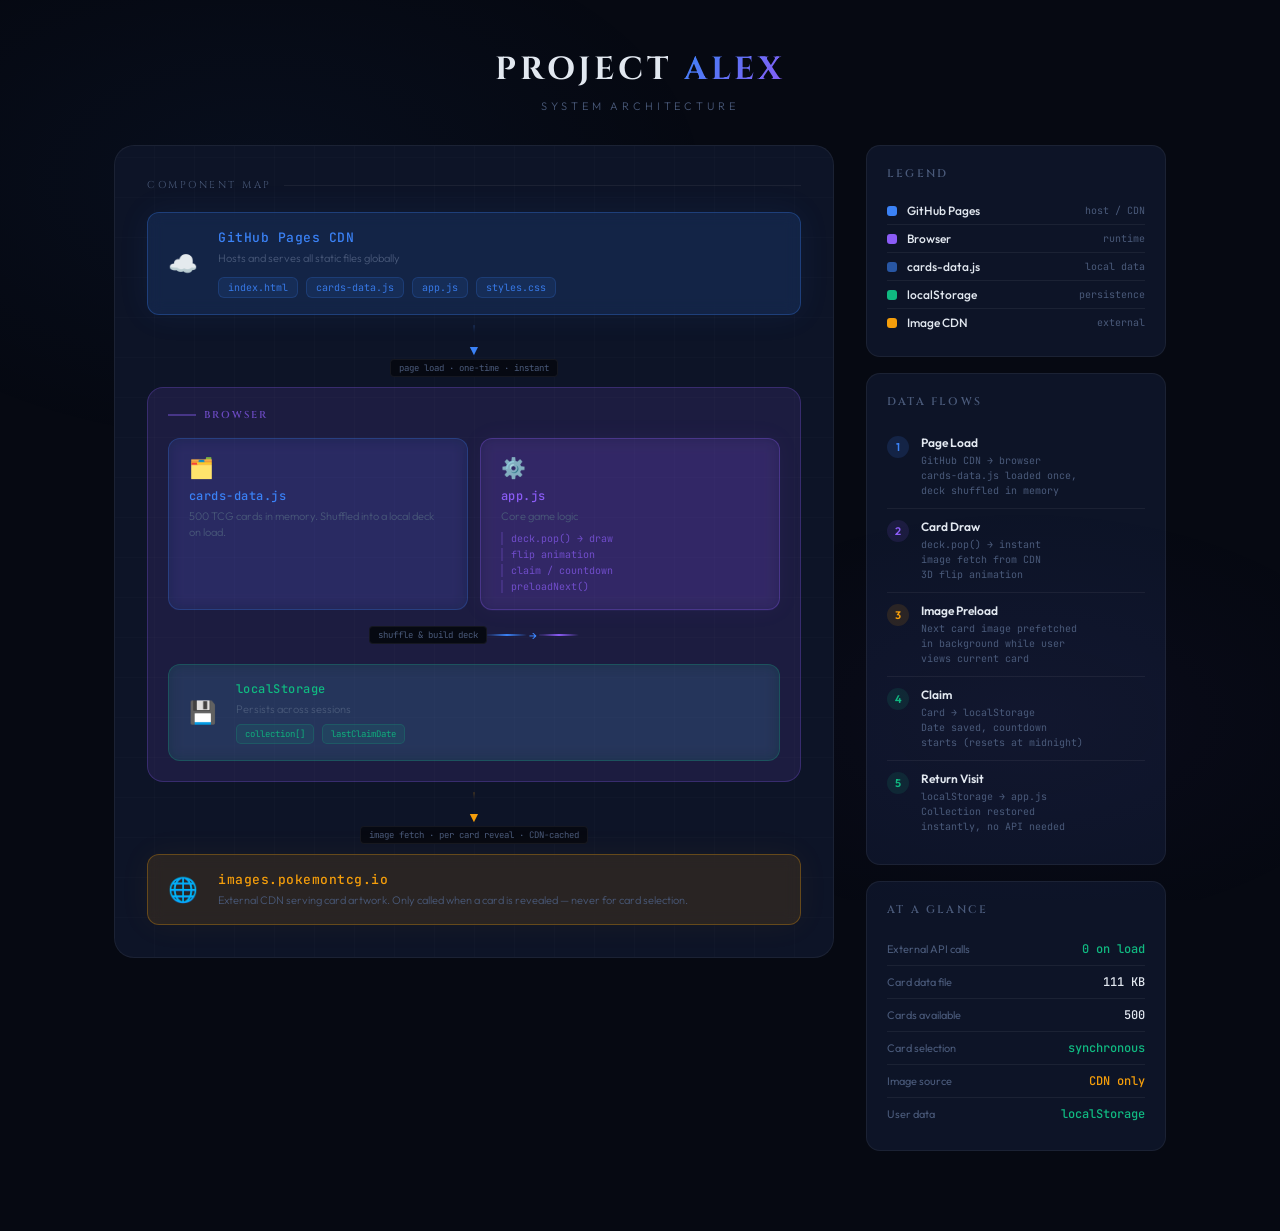
==== architecture.html @ f752c903 "Add architecture diagram page" ====
<!DOCTYPE html>
<html lang="en">
<head>
<meta charset="UTF-8">
<meta name="viewport" content="width=device-width, initial-scale=1.0">
<title>Project Alex — Architecture</title>
<link rel="preconnect" href="https://fonts.googleapis.com">
<link rel="preconnect" href="https://fonts.gstatic.com" crossorigin>
<link href="https://fonts.googleapis.com/css2?family=Cinzel:wght@400;600;700&family=Outfit:wght@300;400;500;600&family=JetBrains+Mono:wght@400;500&display=swap" rel="stylesheet">
<style>
:root {
  --bg:        #060912;
  --bg2:       #0d1427;
  --bg3:       #111e36;
  --blue:      #3b82f6;
  --blue-dim:  rgba(59,130,246,0.15);
  --purple:    #8b5cf6;
  --purple-dim:rgba(139,92,246,0.12);
  --orange:    #f59e0b;
  --orange-dim:rgba(245,158,11,0.12);
  --green:     #10b981;
  --green-dim: rgba(16,185,129,0.12);
  --text:      #e2e8f0;
  --muted:     #4a5a7a;
  --border:    rgba(255,255,255,0.06);
}

*,*::before,*::after { box-sizing:border-box; margin:0; padding:0; }

body {
  font-family: 'Outfit', sans-serif;
  background: var(--bg);
  color: var(--text);
  min-height: 100vh;
  overflow-x: hidden;
}

/* Cosmic bg */
body::before {
  content:'';
  position:fixed; inset:0;
  background:
    radial-gradient(ellipse 60% 50% at 20% 20%, rgba(59,130,246,0.05) 0%, transparent 60%),
    radial-gradient(ellipse 50% 40% at 80% 80%, rgba(139,92,246,0.04) 0%, transparent 60%);
  pointer-events:none;
}

/* ── HEADER ── */
header {
  text-align:center;
  padding: 48px 24px 32px;
  position:relative;
}

.logo {
  font-family:'Cinzel', serif;
  font-size: clamp(20px, 4vw, 32px);
  font-weight:700;
  letter-spacing:0.12em;
  text-transform:uppercase;
  margin-bottom:8px;
}

.logo span {
  background: linear-gradient(130deg, var(--blue), var(--purple));
  -webkit-background-clip:text;
  -webkit-text-fill-color:transparent;
  background-clip:text;
}

.subtitle {
  font-size:11px;
  font-weight:300;
  letter-spacing:0.35em;
  text-transform:uppercase;
  color:var(--muted);
}

/* ── MAIN LAYOUT ── */
.page {
  max-width:1100px;
  margin:0 auto;
  padding: 0 24px 80px;
  display:grid;
  grid-template-columns: 1fr 300px;
  gap: 32px;
  align-items:start;
}

/* ── DIAGRAM ── */
.diagram {
  position:relative;
  background: var(--bg2);
  border: 1px solid var(--border);
  border-radius: 20px;
  padding: 32px;
  overflow:hidden;
}

.diagram::before {
  content:'';
  position:absolute; inset:0;
  background: repeating-linear-gradient(
    90deg, transparent, transparent 39px,
    rgba(255,255,255,0.015) 39px, rgba(255,255,255,0.015) 40px
  ),
  repeating-linear-gradient(
    0deg, transparent, transparent 39px,
    rgba(255,255,255,0.015) 39px, rgba(255,255,255,0.015) 40px
  );
  border-radius:20px;
  pointer-events:none;
}

/* ── NODES ── */
.node {
  position:relative;
  border-radius:12px;
  padding:16px 20px;
  border:1px solid;
  backdrop-filter:blur(8px);
}

.node-label {
  font-family:'JetBrains Mono', monospace;
  font-size:12px;
  font-weight:500;
  letter-spacing:0.04em;
  margin-bottom:4px;
}

.node-desc {
  font-size:11px;
  color:var(--muted);
  line-height:1.5;
  font-weight:300;
}

.node-icon {
  font-size:20px;
  margin-bottom:8px;
  display:block;
}

/* GitHub Pages */
.node-github {
  background: var(--blue-dim);
  border-color: rgba(59,130,246,0.3);
  box-shadow: 0 0 32px rgba(59,130,246,0.08);
  margin-bottom: 8px;
  display:flex;
  align-items:center;
  gap:20px;
}

.node-github .node-icon { margin-bottom:0; font-size:24px; }

.node-github-content { flex:1; }

.node-github .node-label { color: var(--blue); font-size:13px; }

.github-files {
  display:flex;
  gap:8px;
  margin-top:10px;
  flex-wrap:wrap;
}

.file-chip {
  font-family:'JetBrains Mono', monospace;
  font-size:10px;
  padding:3px 9px;
  border-radius:6px;
  background: rgba(59,130,246,0.1);
  border:1px solid rgba(59,130,246,0.2);
  color: rgba(59,130,246,0.9);
}

/* Browser box */
.browser-box {
  background: var(--purple-dim);
  border: 1px solid rgba(139,92,246,0.25);
  border-radius:16px;
  padding:20px;
  margin: 8px 0;
  position:relative;
}

.browser-label {
  font-family:'Cinzel', serif;
  font-size:10px;
  font-weight:600;
  letter-spacing:0.2em;
  text-transform:uppercase;
  color: rgba(139,92,246,0.7);
  margin-bottom:16px;
  display:flex;
  align-items:center;
  gap:8px;
}

.browser-label::before {
  content:'';
  display:inline-block;
  width:28px; height:2px;
  background: rgba(139,92,246,0.4);
}

.browser-inner {
  display:grid;
  grid-template-columns:1fr 1fr;
  gap:12px;
}

/* cards-data.js node */
.node-cards {
  background: rgba(59,130,246,0.08);
  border-color: rgba(59,130,246,0.25);
}
.node-cards .node-label { color: var(--blue); }

/* app.js node */
.node-app {
  background: rgba(139,92,246,0.1);
  border-color: rgba(139,92,246,0.3);
  box-shadow: 0 0 24px rgba(139,92,246,0.06);
}
.node-app .node-label { color: var(--purple); }

.app-features {
  margin-top:8px;
  display:flex;
  flex-direction:column;
  gap:3px;
}

.feature-line {
  font-size:10px;
  color: rgba(139,92,246,0.7);
  font-family:'JetBrains Mono', monospace;
  padding-left:8px;
  border-left:2px solid rgba(139,92,246,0.2);
}

/* localStorage node */
.node-storage {
  background: var(--green-dim);
  border-color: rgba(16,185,129,0.25);
  grid-column: 1 / -1;
  display:flex;
  gap:20px;
  align-items:center;
}
.node-storage .node-label { color: var(--green); }
.node-storage .node-icon { margin-bottom:0; font-size:22px; }

.storage-keys {
  display:flex;
  gap:8px;
  flex-wrap:wrap;
  margin-top:0;
}

.storage-key {
  font-family:'JetBrains Mono', monospace;
  font-size:9px;
  padding:3px 8px;
  border-radius:5px;
  background: rgba(16,185,129,0.1);
  border:1px solid rgba(16,185,129,0.2);
  color: rgba(16,185,129,0.9);
}

/* CDN node */
.node-cdn {
  background: var(--orange-dim);
  border-color: rgba(245,158,11,0.3);
  box-shadow: 0 0 32px rgba(245,158,11,0.06);
  margin-top:8px;
  display:flex;
  align-items:center;
  gap:20px;
}
.node-cdn .node-label { color: var(--orange); font-size:13px; }
.node-cdn .node-icon { margin-bottom:0; font-size:24px; }

/* ── SVG CONNECTIONS ── */
.connections-svg {
  position:absolute;
  inset:0;
  width:100%;
  height:100%;
  pointer-events:none;
  overflow:visible;
}

/* ── ARROW LABELS ── */
.arrow-row {
  display:flex;
  align-items:center;
  justify-content:center;
  gap:12px;
  padding: 4px 0;
  position:relative;
}

.arrow-line {
  height:1px;
  flex:1;
  max-width:60px;
  position:relative;
  overflow:visible;
}

.arrow-label {
  font-size:10px;
  color:var(--muted);
  letter-spacing:0.06em;
  font-family:'JetBrains Mono', monospace;
  text-align:center;
  padding:3px 10px;
  border-radius:6px;
  background:var(--bg2);
  border:1px solid var(--border);
  white-space:nowrap;
}

/* ── ANIMATED FLOW INDICATORS ── */
.flow-row {
  display:flex;
  justify-content:center;
  align-items:center;
  gap:0;
  padding:6px 0;
}

.flow-track {
  position:relative;
  height:24px;
  display:flex;
  align-items:center;
}

.flow-pipe {
  width:80px;
  height:2px;
  background: linear-gradient(90deg, transparent, currentColor, transparent);
  position:relative;
  overflow:hidden;
  border-radius:2px;
}

.flow-pipe::after {
  content:'';
  position:absolute;
  top:50%;
  left:-20px;
  width:20px;
  height:4px;
  margin-top:-2px;
  border-radius:2px;
  background:currentColor;
  animation: flow-particle 1.8s linear infinite;
  box-shadow: 0 0 8px currentColor;
}

@keyframes flow-particle {
  0%  { left:-20px; opacity:0; }
  10% { opacity:1; }
  90% { opacity:1; }
  100%{ left:100%; opacity:0; }
}

/* ── SIDE PANEL ── */
.panel {
  display:flex;
  flex-direction:column;
  gap:16px;
}

.panel-section {
  background:var(--bg2);
  border:1px solid var(--border);
  border-radius:14px;
  padding:20px;
}

.panel-title {
  font-family:'Cinzel', serif;
  font-size:11px;
  font-weight:600;
  letter-spacing:0.2em;
  text-transform:uppercase;
  color:var(--muted);
  margin-bottom:16px;
}

/* Legend */
.legend-item {
  display:flex;
  align-items:center;
  gap:10px;
  padding:6px 0;
  border-bottom:1px solid var(--border);
}
.legend-item:last-child { border-bottom:none; }

.legend-dot {
  width:10px;
  height:10px;
  border-radius:3px;
  flex-shrink:0;
}

.legend-name {
  font-size:12px;
  font-weight:500;
}

.legend-role {
  font-size:10px;
  color:var(--muted);
  margin-left:auto;
  font-family:'JetBrains Mono', monospace;
  text-align:right;
}

/* Flow steps */
.step {
  display:flex;
  gap:12px;
  padding:10px 0;
  border-bottom:1px solid var(--border);
  animation: step-in 0.4s ease forwards;
  opacity:0;
}
.step:last-child { border-bottom:none; }

.step:nth-child(1) { animation-delay:0.2s; }
.step:nth-child(2) { animation-delay:0.4s; }
.step:nth-child(3) { animation-delay:0.6s; }
.step:nth-child(4) { animation-delay:0.8s; }
.step:nth-child(5) { animation-delay:1.0s; }

@keyframes step-in {
  from { opacity:0; transform:translateX(8px); }
  to   { opacity:1; transform:translateX(0); }
}

.step-num {
  width:22px;
  height:22px;
  border-radius:50%;
  display:flex;
  align-items:center;
  justify-content:center;
  font-size:11px;
  font-weight:600;
  flex-shrink:0;
  margin-top:1px;
}

.step-body {}

.step-title {
  font-size:12px;
  font-weight:600;
  margin-bottom:3px;
}

.step-detail {
  font-size:10px;
  color:var(--muted);
  line-height:1.5;
  font-family:'JetBrains Mono', monospace;
}

/* Stats */
.stat-row {
  display:flex;
  justify-content:space-between;
  align-items:baseline;
  padding:8px 0;
  border-bottom:1px solid var(--border);
}
.stat-row:last-child { border-bottom:none; }

.stat-label {
  font-size:11px;
  color:var(--muted);
}

.stat-value {
  font-family:'JetBrains Mono', monospace;
  font-size:12px;
  font-weight:500;
}

/* ── CONNECTOR ARROWS between diagram sections ── */
.connector {
  display:flex;
  flex-direction:column;
  align-items:center;
  padding:2px 0;
  gap:2px;
  position:relative;
}

.connector-line {
  width:2px;
  height:20px;
  border-radius:2px;
  position:relative;
  overflow:hidden;
}

.connector-line::after {
  content:'';
  position:absolute;
  top:-8px;
  left:50%;
  transform:translateX(-50%);
  width:6px;
  height:8px;
  border-radius:3px;
  background:currentColor;
  box-shadow: 0 0 8px currentColor;
  animation: drip 1.6s ease-in-out infinite;
}

@keyframes drip {
  0%   { top:-8px; opacity:0; }
  20%  { opacity:1; }
  80%  { opacity:1; }
  100% { top:20px; opacity:0; }
}

.connector-arrow {
  font-size:14px;
  line-height:1;
  margin-top:-4px;
}

.connector-tag {
  font-size:9px;
  font-family:'JetBrains Mono', monospace;
  padding:2px 8px;
  border-radius:4px;
  border:1px solid var(--border);
  background:var(--bg);
  color:var(--muted);
  white-space:nowrap;
}

/* ── INTERNAL ARROW (cards-data → app.js) ── */
.internal-flow {
  display:flex;
  align-items:center;
  justify-content:center;
  gap:0;
  grid-column:1/-1;
  padding:4px 0 8px;
}

.int-pipe {
  height:2px;
  width:40px;
  position:relative;
  overflow:hidden;
  border-radius:2px;
}

.int-pipe::before {
  content:'';
  position:absolute;
  top:0; left:0;
  width:100%; height:100%;
  background: linear-gradient(90deg, transparent, currentColor, transparent);
}

.int-pipe::after {
  content:'';
  position:absolute;
  top:50%; left:-10px;
  width:10px; height:3px;
  margin-top:-1.5px;
  border-radius:2px;
  background:currentColor;
  box-shadow:0 0 6px currentColor;
  animation:flow-particle 1.4s linear infinite;
}

.int-label {
  font-size:9px;
  font-family:'JetBrains Mono', monospace;
  color:var(--muted);
  padding:2px 8px;
  background:var(--bg);
  border-radius:4px;
  border:1px solid var(--border);
  white-space:nowrap;
}

/* ── PAGE LOAD ANIMATION ── */
.diagram > * {
  animation:fade-up 0.5s ease forwards;
  opacity:0;
}
.diagram > *:nth-child(1) { animation-delay:0.1s; }
.diagram > *:nth-child(2) { animation-delay:0.25s; }
.diagram > *:nth-child(3) { animation-delay:0.4s; }
.diagram > *:nth-child(4) { animation-delay:0.55s; }
.diagram > *:nth-child(5) { animation-delay:0.7s; }

@keyframes fade-up {
  from { opacity:0; transform:translateY(6px); }
  to   { opacity:1; transform:translateY(0); }
}

/* ── RESPONSIVE ── */
@media (max-width: 800px) {
  .page { grid-template-columns:1fr; }
  .browser-inner { grid-template-columns:1fr; }
  .node-github, .node-cdn, .node-storage { flex-direction:column; align-items:flex-start; }
}

/* ── TITLE STRIP ── */
.diagram-title {
  font-family:'Cinzel', serif;
  font-size:10px;
  letter-spacing:0.25em;
  text-transform:uppercase;
  color:var(--muted);
  margin-bottom:20px;
  display:flex;
  align-items:center;
  gap:12px;
}
.diagram-title::after {
  content:'';
  flex:1;
  height:1px;
  background:var(--border);
}
</style>
</head>
<body>

<header>
  <div class="logo">Project <span>Alex</span></div>
  <div class="subtitle">System Architecture</div>
</header>

<div class="page">

  <!-- ── DIAGRAM ── -->
  <div class="diagram">
    <div class="diagram-title">Component Map</div>

    <!-- GitHub Pages -->
    <div class="node node-github">
      <span class="node-icon">☁️</span>
      <div class="node-github-content">
        <div class="node-label" style="color:var(--blue)">GitHub Pages CDN</div>
        <div class="node-desc">Hosts and serves all static files globally</div>
        <div class="github-files">
          <span class="file-chip">index.html</span>
          <span class="file-chip">cards-data.js</span>
          <span class="file-chip">app.js</span>
          <span class="file-chip">styles.css</span>
        </div>
      </div>
    </div>

    <!-- Connector: GitHub → Browser -->
    <div class="connector" style="color:var(--blue)">
      <div class="connector-line"></div>
      <div class="connector-arrow">▼</div>
      <div class="connector-tag">page load · one-time · instant</div>
    </div>

    <!-- Browser Box -->
    <div class="browser-box">
      <div class="browser-label">Browser</div>
      <div class="browser-inner">

        <!-- cards-data.js -->
        <div class="node node-cards">
          <span class="node-icon">🗂️</span>
          <div class="node-label">cards-data.js</div>
          <div class="node-desc">500 TCG cards in memory. Shuffled into a local deck on load.</div>
        </div>

        <!-- app.js -->
        <div class="node node-app">
          <span class="node-icon">⚙️</span>
          <div class="node-label">app.js</div>
          <div class="node-desc">Core game logic</div>
          <div class="app-features">
            <span class="feature-line">deck.pop() → draw</span>
            <span class="feature-line">flip animation</span>
            <span class="feature-line">claim / countdown</span>
            <span class="feature-line">preloadNext()</span>
          </div>
        </div>

        <!-- Internal flow: cards-data → app.js -->
        <div class="internal-flow">
          <div class="int-label">shuffle &amp; build deck</div>
          <div class="int-pipe" style="color:var(--blue)"></div>
          <div style="font-size:12px;color:var(--blue);margin:0 2px">→</div>
          <div class="int-pipe" style="color:var(--purple)"></div>
        </div>

        <!-- localStorage -->
        <div class="node node-storage">
          <span class="node-icon">💾</span>
          <div>
            <div class="node-label">localStorage</div>
            <div class="node-desc">Persists across sessions</div>
            <div class="storage-keys" style="margin-top:6px">
              <span class="storage-key">collection[]</span>
              <span class="storage-key">lastClaimDate</span>
            </div>
          </div>
        </div>

      </div>
    </div>

    <!-- Connector: Browser → CDN (image requests) -->
    <div class="connector" style="color:var(--orange)">
      <div class="connector-line"></div>
      <div class="connector-arrow">▼</div>
      <div class="connector-tag">image fetch · per card reveal · CDN-cached</div>
    </div>

    <!-- External CDN -->
    <div class="node node-cdn">
      <span class="node-icon">🌐</span>
      <div>
        <div class="node-label" style="color:var(--orange)">images.pokemontcg.io</div>
        <div class="node-desc">External CDN serving card artwork. Only called when a card is revealed — never for card selection.</div>
      </div>
    </div>

  </div>

  <!-- ── SIDE PANEL ── -->
  <div class="panel">

    <!-- Legend -->
    <div class="panel-section">
      <div class="panel-title">Legend</div>
      <div class="legend-item">
        <div class="legend-dot" style="background:var(--blue)"></div>
        <div class="legend-name">GitHub Pages</div>
        <div class="legend-role">host / CDN</div>
      </div>
      <div class="legend-item">
        <div class="legend-dot" style="background:var(--purple)"></div>
        <div class="legend-name">Browser</div>
        <div class="legend-role">runtime</div>
      </div>
      <div class="legend-item">
        <div class="legend-dot" style="background:var(--blue); opacity:0.6"></div>
        <div class="legend-name">cards-data.js</div>
        <div class="legend-role">local data</div>
      </div>
      <div class="legend-item">
        <div class="legend-dot" style="background:var(--green)"></div>
        <div class="legend-name">localStorage</div>
        <div class="legend-role">persistence</div>
      </div>
      <div class="legend-item">
        <div class="legend-dot" style="background:var(--orange)"></div>
        <div class="legend-name">Image CDN</div>
        <div class="legend-role">external</div>
      </div>
    </div>

    <!-- Data flows -->
    <div class="panel-section">
      <div class="panel-title">Data Flows</div>

      <div class="step">
        <div class="step-num" style="background:var(--blue-dim);color:var(--blue)">1</div>
        <div class="step-body">
          <div class="step-title">Page Load</div>
          <div class="step-detail">GitHub CDN → browser<br>cards-data.js loaded once,<br>deck shuffled in memory</div>
        </div>
      </div>

      <div class="step">
        <div class="step-num" style="background:var(--purple-dim);color:var(--purple)">2</div>
        <div class="step-body">
          <div class="step-title">Card Draw</div>
          <div class="step-detail">deck.pop() → instant<br>image fetch from CDN<br>3D flip animation</div>
        </div>
      </div>

      <div class="step">
        <div class="step-num" style="background:var(--orange-dim);color:var(--orange)">3</div>
        <div class="step-body">
          <div class="step-title">Image Preload</div>
          <div class="step-detail">Next card image prefetched<br>in background while user<br>views current card</div>
        </div>
      </div>

      <div class="step">
        <div class="step-num" style="background:var(--green-dim);color:var(--green)">4</div>
        <div class="step-body">
          <div class="step-title">Claim</div>
          <div class="step-detail">Card → localStorage<br>Date saved, countdown<br>starts (resets at midnight)</div>
        </div>
      </div>

      <div class="step">
        <div class="step-num" style="background:var(--green-dim);color:var(--green)">5</div>
        <div class="step-body">
          <div class="step-title">Return Visit</div>
          <div class="step-detail">localStorage → app.js<br>Collection restored<br>instantly, no API needed</div>
        </div>
      </div>

    </div>

    <!-- Stats -->
    <div class="panel-section">
      <div class="panel-title">At a Glance</div>
      <div class="stat-row">
        <span class="stat-label">External API calls</span>
        <span class="stat-value" style="color:var(--green)">0 on load</span>
      </div>
      <div class="stat-row">
        <span class="stat-label">Card data file</span>
        <span class="stat-value">111 KB</span>
      </div>
      <div class="stat-row">
        <span class="stat-label">Cards available</span>
        <span class="stat-value">500</span>
      </div>
      <div class="stat-row">
        <span class="stat-label">Card selection</span>
        <span class="stat-value" style="color:var(--green)">synchronous</span>
      </div>
      <div class="stat-row">
        <span class="stat-label">Image source</span>
        <span class="stat-value" style="color:var(--orange)">CDN only</span>
      </div>
      <div class="stat-row">
        <span class="stat-label">User data</span>
        <span class="stat-value" style="color:var(--green)">localStorage</span>
      </div>
    </div>

  </div>
</div>

</body>
</html>
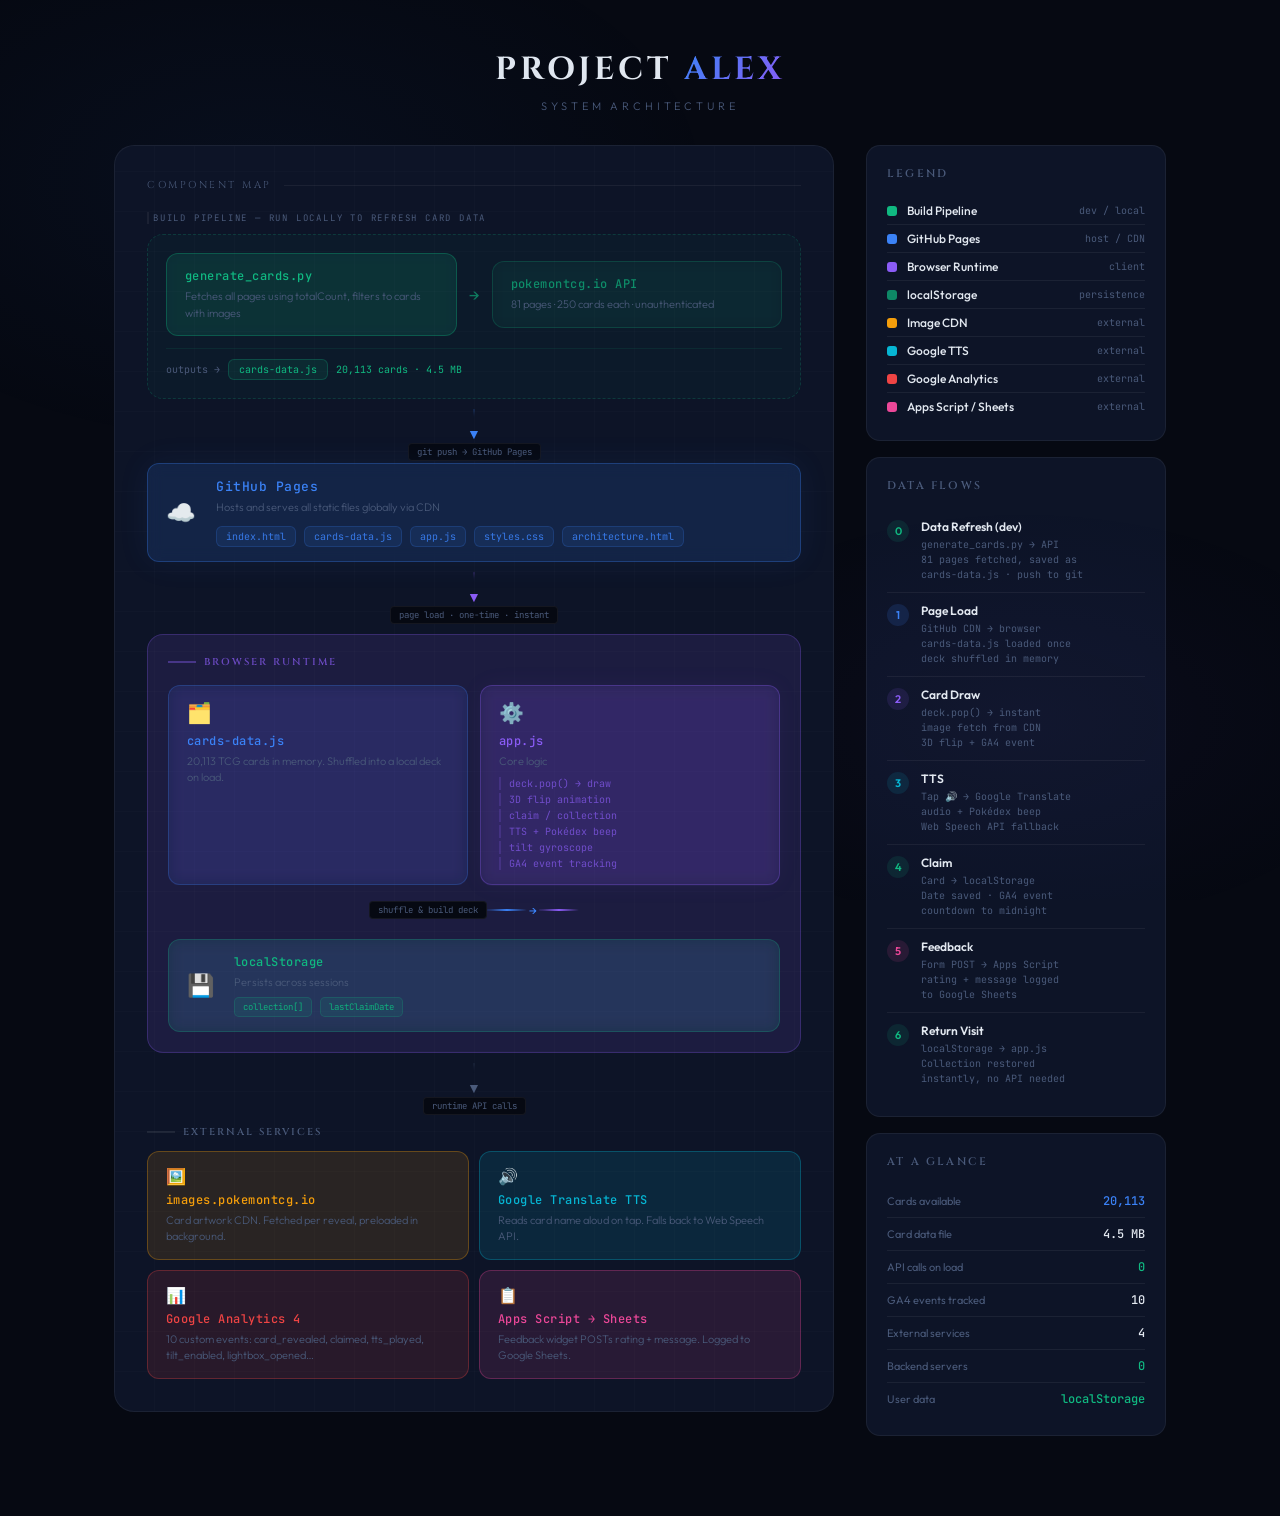
==== commit 8b15a08d: "Update architecture diagram: 20k cards, TTS, GA4, feedback pipeline Co-Authored-By: Claude Sonnet 4." ====
--- a/architecture.html
+++ b/architecture.html
@@ -20,6 +20,12 @@
   --orange-dim:rgba(245,158,11,0.12);
   --green:     #10b981;
   --green-dim: rgba(16,185,129,0.12);
+  --red:       #ef4444;
+  --red-dim:   rgba(239,68,68,0.12);
+  --teal:      #06b6d4;
+  --teal-dim:  rgba(6,182,212,0.12);
+  --pink:      #ec4899;
+  --pink-dim:  rgba(236,72,153,0.12);
   --text:      #e2e8f0;
   --muted:     #4a5a7a;
   --border:    rgba(255,255,255,0.06);
@@ -35,7 +41,6 @@
   overflow-x: hidden;
 }
 
-/* Cosmic bg */
 body::before {
   content:'';
   position:fixed; inset:0;
@@ -45,11 +50,9 @@
   pointer-events:none;
 }
 
-/* ── HEADER ── */
 header {
   text-align:center;
   padding: 48px 24px 32px;
-  position:relative;
 }
 
 .logo {
@@ -76,7 +79,6 @@
   color:var(--muted);
 }
 
-/* ── MAIN LAYOUT ── */
 .page {
   max-width:1100px;
   margin:0 auto;
@@ -100,23 +102,43 @@
 .diagram::before {
   content:'';
   position:absolute; inset:0;
-  background: repeating-linear-gradient(
-    90deg, transparent, transparent 39px,
-    rgba(255,255,255,0.015) 39px, rgba(255,255,255,0.015) 40px
-  ),
-  repeating-linear-gradient(
-    0deg, transparent, transparent 39px,
-    rgba(255,255,255,0.015) 39px, rgba(255,255,255,0.015) 40px
-  );
+  background:
+    repeating-linear-gradient(90deg, transparent, transparent 39px, rgba(255,255,255,0.015) 39px, rgba(255,255,255,0.015) 40px),
+    repeating-linear-gradient(0deg, transparent, transparent 39px, rgba(255,255,255,0.015) 39px, rgba(255,255,255,0.015) 40px);
   border-radius:20px;
   pointer-events:none;
+}
+
+.diagram-title {
+  font-family:'Cinzel', serif;
+  font-size:10px;
+  letter-spacing:0.25em;
+  text-transform:uppercase;
+  color:var(--muted);
+  margin-bottom:20px;
+  display:flex;
+  align-items:center;
+  gap:12px;
+}
+.diagram-title::after { content:''; flex:1; height:1px; background:var(--border); }
+
+/* ── PHASE LABELS ── */
+.phase-label {
+  font-size:9px;
+  font-family:'JetBrains Mono', monospace;
+  letter-spacing:0.2em;
+  text-transform:uppercase;
+  color:var(--muted);
+  margin-bottom:10px;
+  padding-left:4px;
+  border-left:2px solid var(--border);
 }
 
 /* ── NODES ── */
 .node {
   position:relative;
   border-radius:12px;
-  padding:16px 20px;
+  padding:14px 18px;
   border:1px solid;
   backdrop-filter:blur(8px);
 }
@@ -142,6 +164,64 @@
   display:block;
 }
 
+/* Build pipeline */
+.build-pipeline {
+  background: rgba(16,185,129,0.04);
+  border: 1px dashed rgba(16,185,129,0.2);
+  border-radius:16px;
+  padding:18px;
+  margin-bottom:8px;
+}
+
+.build-inner {
+  display:flex;
+  align-items:center;
+  gap:12px;
+  flex-wrap:wrap;
+}
+
+.node-script {
+  background: var(--green-dim);
+  border-color: rgba(16,185,129,0.3);
+  flex:1; min-width:140px;
+}
+.node-script .node-label { color:var(--green); }
+
+.node-tcgapi {
+  background: rgba(16,185,129,0.06);
+  border-color: rgba(16,185,129,0.2);
+  flex:1; min-width:140px;
+}
+.node-tcgapi .node-label { color: rgba(16,185,129,0.7); }
+
+.build-arrow {
+  font-size:16px;
+  color:var(--green);
+  opacity:0.6;
+  flex-shrink:0;
+}
+
+.build-output {
+  display:flex;
+  align-items:center;
+  gap:8px;
+  margin-top:12px;
+  padding-top:10px;
+  border-top:1px solid rgba(16,185,129,0.1);
+  font-size:10px;
+  color:var(--muted);
+  font-family:'JetBrains Mono', monospace;
+}
+
+.output-chip {
+  padding:3px 10px;
+  border-radius:6px;
+  background: rgba(16,185,129,0.1);
+  border:1px solid rgba(16,185,129,0.25);
+  color:var(--green);
+  font-size:10px;
+}
+
 /* GitHub Pages */
 .node-github {
   background: var(--blue-dim);
@@ -152,11 +232,8 @@
   align-items:center;
   gap:20px;
 }
-
 .node-github .node-icon { margin-bottom:0; font-size:24px; }
-
 .node-github-content { flex:1; }
-
 .node-github .node-label { color: var(--blue); font-size:13px; }
 
 .github-files {
@@ -183,7 +260,6 @@
   border-radius:16px;
   padding:20px;
   margin: 8px 0;
-  position:relative;
 }
 
 .browser-label {
@@ -198,7 +274,6 @@
   align-items:center;
   gap:8px;
 }
-
 .browser-label::before {
   content:'';
   display:inline-block;
@@ -258,7 +333,6 @@
   display:flex;
   gap:8px;
   flex-wrap:wrap;
-  margin-top:0;
 }
 
 .storage-key {
@@ -271,239 +345,69 @@
   color: rgba(16,185,129,0.9);
 }
 
-/* CDN node */
+/* External services grid */
+.ext-services {
+  margin-top:8px;
+  display:grid;
+  grid-template-columns:1fr 1fr;
+  gap:10px;
+}
+
 .node-cdn {
   background: var(--orange-dim);
   border-color: rgba(245,158,11,0.3);
-  box-shadow: 0 0 32px rgba(245,158,11,0.06);
-  margin-top:8px;
-  display:flex;
-  align-items:center;
-  gap:20px;
-}
-.node-cdn .node-label { color: var(--orange); font-size:13px; }
-.node-cdn .node-icon { margin-bottom:0; font-size:24px; }
-
-/* ── SVG CONNECTIONS ── */
-.connections-svg {
-  position:absolute;
-  inset:0;
-  width:100%;
-  height:100%;
-  pointer-events:none;
-  overflow:visible;
-}
-
-/* ── ARROW LABELS ── */
-.arrow-row {
-  display:flex;
-  align-items:center;
-  justify-content:center;
-  gap:12px;
-  padding: 4px 0;
-  position:relative;
-}
-
-.arrow-line {
-  height:1px;
-  flex:1;
-  max-width:60px;
-  position:relative;
-  overflow:visible;
-}
-
-.arrow-label {
+}
+.node-cdn .node-label { color: var(--orange); }
+.node-cdn .node-icon { font-size:16px; margin-bottom:6px; }
+
+.node-tts {
+  background: var(--teal-dim);
+  border-color: rgba(6,182,212,0.3);
+}
+.node-tts .node-label { color: var(--teal); }
+.node-tts .node-icon { font-size:16px; margin-bottom:6px; }
+
+.node-ga {
+  background: var(--red-dim);
+  border-color: rgba(239,68,68,0.3);
+}
+.node-ga .node-label { color: var(--red); }
+.node-ga .node-icon { font-size:16px; margin-bottom:6px; }
+
+.node-sheets {
+  background: var(--pink-dim);
+  border-color: rgba(236,72,153,0.3);
+}
+.node-sheets .node-label { color: var(--pink); }
+.node-sheets .node-icon { font-size:16px; margin-bottom:6px; }
+
+.ext-label {
+  font-family:'Cinzel', serif;
   font-size:10px;
-  color:var(--muted);
-  letter-spacing:0.06em;
-  font-family:'JetBrains Mono', monospace;
-  text-align:center;
-  padding:3px 10px;
-  border-radius:6px;
-  background:var(--bg2);
-  border:1px solid var(--border);
-  white-space:nowrap;
-}
-
-/* ── ANIMATED FLOW INDICATORS ── */
-.flow-row {
-  display:flex;
-  justify-content:center;
-  align-items:center;
-  gap:0;
-  padding:6px 0;
-}
-
-.flow-track {
-  position:relative;
-  height:24px;
-  display:flex;
-  align-items:center;
-}
-
-.flow-pipe {
-  width:80px;
-  height:2px;
-  background: linear-gradient(90deg, transparent, currentColor, transparent);
-  position:relative;
-  overflow:hidden;
-  border-radius:2px;
-}
-
-.flow-pipe::after {
-  content:'';
-  position:absolute;
-  top:50%;
-  left:-20px;
-  width:20px;
-  height:4px;
-  margin-top:-2px;
-  border-radius:2px;
-  background:currentColor;
-  animation: flow-particle 1.8s linear infinite;
-  box-shadow: 0 0 8px currentColor;
-}
-
-@keyframes flow-particle {
-  0%  { left:-20px; opacity:0; }
-  10% { opacity:1; }
-  90% { opacity:1; }
-  100%{ left:100%; opacity:0; }
-}
-
-/* ── SIDE PANEL ── */
-.panel {
-  display:flex;
-  flex-direction:column;
-  gap:16px;
-}
-
-.panel-section {
-  background:var(--bg2);
-  border:1px solid var(--border);
-  border-radius:14px;
-  padding:20px;
-}
-
-.panel-title {
-  font-family:'Cinzel', serif;
-  font-size:11px;
   font-weight:600;
   letter-spacing:0.2em;
   text-transform:uppercase;
   color:var(--muted);
-  margin-bottom:16px;
-}
-
-/* Legend */
-.legend-item {
+  margin-bottom:12px;
   display:flex;
   align-items:center;
-  gap:10px;
-  padding:6px 0;
-  border-bottom:1px solid var(--border);
-}
-.legend-item:last-child { border-bottom:none; }
-
-.legend-dot {
-  width:10px;
-  height:10px;
-  border-radius:3px;
-  flex-shrink:0;
-}
-
-.legend-name {
-  font-size:12px;
-  font-weight:500;
-}
-
-.legend-role {
-  font-size:10px;
-  color:var(--muted);
-  margin-left:auto;
-  font-family:'JetBrains Mono', monospace;
-  text-align:right;
-}
-
-/* Flow steps */
-.step {
-  display:flex;
-  gap:12px;
-  padding:10px 0;
-  border-bottom:1px solid var(--border);
-  animation: step-in 0.4s ease forwards;
-  opacity:0;
-}
-.step:last-child { border-bottom:none; }
-
-.step:nth-child(1) { animation-delay:0.2s; }
-.step:nth-child(2) { animation-delay:0.4s; }
-.step:nth-child(3) { animation-delay:0.6s; }
-.step:nth-child(4) { animation-delay:0.8s; }
-.step:nth-child(5) { animation-delay:1.0s; }
-
-@keyframes step-in {
-  from { opacity:0; transform:translateX(8px); }
-  to   { opacity:1; transform:translateX(0); }
-}
-
-.step-num {
-  width:22px;
-  height:22px;
-  border-radius:50%;
-  display:flex;
-  align-items:center;
-  justify-content:center;
-  font-size:11px;
-  font-weight:600;
-  flex-shrink:0;
-  margin-top:1px;
-}
-
-.step-body {}
-
-.step-title {
-  font-size:12px;
-  font-weight:600;
-  margin-bottom:3px;
-}
-
-.step-detail {
-  font-size:10px;
-  color:var(--muted);
-  line-height:1.5;
-  font-family:'JetBrains Mono', monospace;
-}
-
-/* Stats */
-.stat-row {
-  display:flex;
-  justify-content:space-between;
-  align-items:baseline;
-  padding:8px 0;
-  border-bottom:1px solid var(--border);
-}
-.stat-row:last-child { border-bottom:none; }
-
-.stat-label {
-  font-size:11px;
-  color:var(--muted);
-}
-
-.stat-value {
-  font-family:'JetBrains Mono', monospace;
-  font-size:12px;
-  font-weight:500;
-}
-
-/* ── CONNECTOR ARROWS between diagram sections ── */
+  gap:8px;
+  margin-top:8px;
+}
+.ext-label::before {
+  content:'';
+  display:inline-block;
+  width:28px; height:2px;
+  background: rgba(255,255,255,0.08);
+}
+
+/* ── CONNECTORS ── */
 .connector {
   display:flex;
   flex-direction:column;
   align-items:center;
   padding:2px 0;
   gap:2px;
-  position:relative;
 }
 
 .connector-line {
@@ -517,11 +421,9 @@
 .connector-line::after {
   content:'';
   position:absolute;
-  top:-8px;
-  left:50%;
+  top:-8px; left:50%;
   transform:translateX(-50%);
-  width:6px;
-  height:8px;
+  width:6px; height:8px;
   border-radius:3px;
   background:currentColor;
   box-shadow: 0 0 8px currentColor;
@@ -535,11 +437,7 @@
   100% { top:20px; opacity:0; }
 }
 
-.connector-arrow {
-  font-size:14px;
-  line-height:1;
-  margin-top:-4px;
-}
+.connector-arrow { font-size:14px; line-height:1; margin-top:-4px; }
 
 .connector-tag {
   font-size:9px;
@@ -552,7 +450,7 @@
   white-space:nowrap;
 }
 
-/* ── INTERNAL ARROW (cards-data → app.js) ── */
+/* ── INTERNAL FLOW ── */
 .internal-flow {
   display:flex;
   align-items:center;
@@ -563,84 +461,122 @@
 }
 
 .int-pipe {
-  height:2px;
-  width:40px;
-  position:relative;
-  overflow:hidden;
-  border-radius:2px;
-}
-
+  height:2px; width:40px;
+  position:relative; overflow:hidden; border-radius:2px;
+}
 .int-pipe::before {
-  content:'';
-  position:absolute;
-  top:0; left:0;
+  content:''; position:absolute; top:0; left:0;
   width:100%; height:100%;
   background: linear-gradient(90deg, transparent, currentColor, transparent);
 }
-
 .int-pipe::after {
-  content:'';
-  position:absolute;
+  content:''; position:absolute;
   top:50%; left:-10px;
-  width:10px; height:3px;
-  margin-top:-1.5px;
-  border-radius:2px;
-  background:currentColor;
+  width:10px; height:3px; margin-top:-1.5px;
+  border-radius:2px; background:currentColor;
   box-shadow:0 0 6px currentColor;
   animation:flow-particle 1.4s linear infinite;
 }
 
 .int-label {
-  font-size:9px;
-  font-family:'JetBrains Mono', monospace;
-  color:var(--muted);
-  padding:2px 8px;
-  background:var(--bg);
-  border-radius:4px;
+  font-size:9px; font-family:'JetBrains Mono', monospace;
+  color:var(--muted); padding:2px 8px;
+  background:var(--bg); border-radius:4px;
+  border:1px solid var(--border); white-space:nowrap;
+}
+
+@keyframes flow-particle {
+  0%  { left:-10px; opacity:0; }
+  10% { opacity:1; }
+  90% { opacity:1; }
+  100%{ left:100%; opacity:0; }
+}
+
+/* ── SIDE PANEL ── */
+.panel { display:flex; flex-direction:column; gap:16px; }
+
+.panel-section {
+  background:var(--bg2);
   border:1px solid var(--border);
-  white-space:nowrap;
-}
+  border-radius:14px;
+  padding:20px;
+}
+
+.panel-title {
+  font-family:'Cinzel', serif;
+  font-size:11px; font-weight:600;
+  letter-spacing:0.2em; text-transform:uppercase;
+  color:var(--muted); margin-bottom:16px;
+}
+
+.legend-item {
+  display:flex; align-items:center; gap:10px;
+  padding:6px 0; border-bottom:1px solid var(--border);
+}
+.legend-item:last-child { border-bottom:none; }
+.legend-dot { width:10px; height:10px; border-radius:3px; flex-shrink:0; }
+.legend-name { font-size:12px; font-weight:500; }
+.legend-role { font-size:10px; color:var(--muted); margin-left:auto; font-family:'JetBrains Mono', monospace; text-align:right; }
+
+.step {
+  display:flex; gap:12px; padding:10px 0;
+  border-bottom:1px solid var(--border);
+  animation: step-in 0.4s ease forwards; opacity:0;
+}
+.step:last-child { border-bottom:none; }
+.step:nth-child(1) { animation-delay:0.2s; }
+.step:nth-child(2) { animation-delay:0.35s; }
+.step:nth-child(3) { animation-delay:0.5s; }
+.step:nth-child(4) { animation-delay:0.65s; }
+.step:nth-child(5) { animation-delay:0.8s; }
+.step:nth-child(6) { animation-delay:0.95s; }
+.step:nth-child(7) { animation-delay:1.1s; }
+
+@keyframes step-in {
+  from { opacity:0; transform:translateX(8px); }
+  to   { opacity:1; transform:translateX(0); }
+}
+
+.step-num {
+  width:22px; height:22px; border-radius:50%;
+  display:flex; align-items:center; justify-content:center;
+  font-size:11px; font-weight:600; flex-shrink:0; margin-top:1px;
+}
+
+.step-title { font-size:12px; font-weight:600; margin-bottom:3px; }
+.step-detail { font-size:10px; color:var(--muted); line-height:1.5; font-family:'JetBrains Mono', monospace; }
+
+.stat-row {
+  display:flex; justify-content:space-between; align-items:baseline;
+  padding:8px 0; border-bottom:1px solid var(--border);
+}
+.stat-row:last-child { border-bottom:none; }
+.stat-label { font-size:11px; color:var(--muted); }
+.stat-value { font-family:'JetBrains Mono', monospace; font-size:12px; font-weight:500; }
 
 /* ── PAGE LOAD ANIMATION ── */
 .diagram > * {
-  animation:fade-up 0.5s ease forwards;
-  opacity:0;
+  animation:fade-up 0.5s ease forwards; opacity:0;
 }
 .diagram > *:nth-child(1) { animation-delay:0.1s; }
-.diagram > *:nth-child(2) { animation-delay:0.25s; }
-.diagram > *:nth-child(3) { animation-delay:0.4s; }
-.diagram > *:nth-child(4) { animation-delay:0.55s; }
-.diagram > *:nth-child(5) { animation-delay:0.7s; }
+.diagram > *:nth-child(2) { animation-delay:0.2s; }
+.diagram > *:nth-child(3) { animation-delay:0.3s; }
+.diagram > *:nth-child(4) { animation-delay:0.4s; }
+.diagram > *:nth-child(5) { animation-delay:0.5s; }
+.diagram > *:nth-child(6) { animation-delay:0.6s; }
+.diagram > *:nth-child(7) { animation-delay:0.7s; }
+.diagram > *:nth-child(8) { animation-delay:0.8s; }
 
 @keyframes fade-up {
   from { opacity:0; transform:translateY(6px); }
   to   { opacity:1; transform:translateY(0); }
 }
 
-/* ── RESPONSIVE ── */
 @media (max-width: 800px) {
   .page { grid-template-columns:1fr; }
-  .browser-inner { grid-template-columns:1fr; }
-  .node-github, .node-cdn, .node-storage { flex-direction:column; align-items:flex-start; }
-}
-
-/* ── TITLE STRIP ── */
-.diagram-title {
-  font-family:'Cinzel', serif;
-  font-size:10px;
-  letter-spacing:0.25em;
-  text-transform:uppercase;
-  color:var(--muted);
-  margin-bottom:20px;
-  display:flex;
-  align-items:center;
-  gap:12px;
-}
-.diagram-title::after {
-  content:'';
-  flex:1;
-  height:1px;
-  background:var(--border);
+  .browser-inner, .ext-services { grid-template-columns:1fr; }
+  .build-inner { flex-direction:column; }
+  .node-storage { flex-direction:column; align-items:flex-start; }
 }
 </style>
 </head>
@@ -657,23 +593,52 @@
   <div class="diagram">
     <div class="diagram-title">Component Map</div>
 
+    <!-- BUILD PIPELINE -->
+    <div class="phase-label">Build Pipeline — run locally to refresh card data</div>
+    <div class="build-pipeline">
+      <div class="build-inner">
+        <div class="node node-script">
+          <div class="node-label">generate_cards.py</div>
+          <div class="node-desc">Fetches all pages using totalCount, filters to cards with images</div>
+        </div>
+        <div class="build-arrow">→</div>
+        <div class="node node-tcgapi">
+          <div class="node-label">pokemontcg.io API</div>
+          <div class="node-desc">81 pages · 250 cards each · unauthenticated</div>
+        </div>
+      </div>
+      <div class="build-output">
+        <span>outputs →</span>
+        <span class="output-chip">cards-data.js</span>
+        <span style="color:var(--green);font-size:10px">20,113 cards · 4.5 MB</span>
+      </div>
+    </div>
+
+    <!-- Connector: Build → GitHub -->
+    <div class="connector" style="color:var(--blue)">
+      <div class="connector-line"></div>
+      <div class="connector-arrow">▼</div>
+      <div class="connector-tag">git push → GitHub Pages</div>
+    </div>
+
     <!-- GitHub Pages -->
     <div class="node node-github">
       <span class="node-icon">☁️</span>
       <div class="node-github-content">
-        <div class="node-label" style="color:var(--blue)">GitHub Pages CDN</div>
-        <div class="node-desc">Hosts and serves all static files globally</div>
+        <div class="node-label">GitHub Pages</div>
+        <div class="node-desc">Hosts and serves all static files globally via CDN</div>
         <div class="github-files">
           <span class="file-chip">index.html</span>
           <span class="file-chip">cards-data.js</span>
           <span class="file-chip">app.js</span>
           <span class="file-chip">styles.css</span>
+          <span class="file-chip">architecture.html</span>
         </div>
       </div>
     </div>
 
     <!-- Connector: GitHub → Browser -->
-    <div class="connector" style="color:var(--blue)">
+    <div class="connector" style="color:var(--purple)">
       <div class="connector-line"></div>
       <div class="connector-arrow">▼</div>
       <div class="connector-tag">page load · one-time · instant</div>
@@ -681,30 +646,29 @@
 
     <!-- Browser Box -->
     <div class="browser-box">
-      <div class="browser-label">Browser</div>
+      <div class="browser-label">Browser Runtime</div>
       <div class="browser-inner">
 
-        <!-- cards-data.js -->
         <div class="node node-cards">
           <span class="node-icon">🗂️</span>
           <div class="node-label">cards-data.js</div>
-          <div class="node-desc">500 TCG cards in memory. Shuffled into a local deck on load.</div>
-        </div>
-
-        <!-- app.js -->
+          <div class="node-desc">20,113 TCG cards in memory. Shuffled into a local deck on load.</div>
+        </div>
+
         <div class="node node-app">
           <span class="node-icon">⚙️</span>
           <div class="node-label">app.js</div>
-          <div class="node-desc">Core game logic</div>
+          <div class="node-desc">Core logic</div>
           <div class="app-features">
             <span class="feature-line">deck.pop() → draw</span>
-            <span class="feature-line">flip animation</span>
-            <span class="feature-line">claim / countdown</span>
-            <span class="feature-line">preloadNext()</span>
+            <span class="feature-line">3D flip animation</span>
+            <span class="feature-line">claim / collection</span>
+            <span class="feature-line">TTS + Pokédex beep</span>
+            <span class="feature-line">tilt gyroscope</span>
+            <span class="feature-line">GA4 event tracking</span>
           </div>
         </div>
 
-        <!-- Internal flow: cards-data → app.js -->
         <div class="internal-flow">
           <div class="int-label">shuffle &amp; build deck</div>
           <div class="int-pipe" style="color:var(--blue)"></div>
@@ -712,7 +676,6 @@
           <div class="int-pipe" style="color:var(--purple)"></div>
         </div>
 
-        <!-- localStorage -->
         <div class="node node-storage">
           <span class="node-icon">💾</span>
           <div>
@@ -728,20 +691,41 @@
       </div>
     </div>
 
-    <!-- Connector: Browser → CDN (image requests) -->
-    <div class="connector" style="color:var(--orange)">
+    <!-- Connector: Browser → External Services -->
+    <div class="connector" style="color:var(--muted)">
       <div class="connector-line"></div>
-      <div class="connector-arrow">▼</div>
-      <div class="connector-tag">image fetch · per card reveal · CDN-cached</div>
-    </div>
-
-    <!-- External CDN -->
-    <div class="node node-cdn">
-      <span class="node-icon">🌐</span>
-      <div>
-        <div class="node-label" style="color:var(--orange)">images.pokemontcg.io</div>
-        <div class="node-desc">External CDN serving card artwork. Only called when a card is revealed — never for card selection.</div>
-      </div>
+      <div class="connector-arrow" style="color:var(--muted)">▼</div>
+      <div class="connector-tag">runtime API calls</div>
+    </div>
+
+    <!-- External Services -->
+    <div class="ext-label">External Services</div>
+    <div class="ext-services">
+
+      <div class="node node-cdn">
+        <span class="node-icon">🖼️</span>
+        <div class="node-label">images.pokemontcg.io</div>
+        <div class="node-desc">Card artwork CDN. Fetched per reveal, preloaded in background.</div>
+      </div>
+
+      <div class="node node-tts">
+        <span class="node-icon">🔊</span>
+        <div class="node-label">Google Translate TTS</div>
+        <div class="node-desc">Reads card name aloud on tap. Falls back to Web Speech API.</div>
+      </div>
+
+      <div class="node node-ga">
+        <span class="node-icon">📊</span>
+        <div class="node-label">Google Analytics 4</div>
+        <div class="node-desc">10 custom events: card_revealed, claimed, tts_played, tilt_enabled, lightbox_opened…</div>
+      </div>
+
+      <div class="node node-sheets">
+        <span class="node-icon">📋</span>
+        <div class="node-label">Apps Script → Sheets</div>
+        <div class="node-desc">Feedback widget POSTs rating + message. Logged to Google Sheets.</div>
+      </div>
+
     </div>
 
   </div>
@@ -749,9 +733,13 @@
   <!-- ── SIDE PANEL ── -->
   <div class="panel">
 
-    <!-- Legend -->
     <div class="panel-section">
       <div class="panel-title">Legend</div>
+      <div class="legend-item">
+        <div class="legend-dot" style="background:var(--green)"></div>
+        <div class="legend-name">Build Pipeline</div>
+        <div class="legend-role">dev / local</div>
+      </div>
       <div class="legend-item">
         <div class="legend-dot" style="background:var(--blue)"></div>
         <div class="legend-name">GitHub Pages</div>
@@ -759,16 +747,11 @@
       </div>
       <div class="legend-item">
         <div class="legend-dot" style="background:var(--purple)"></div>
-        <div class="legend-name">Browser</div>
-        <div class="legend-role">runtime</div>
+        <div class="legend-name">Browser Runtime</div>
+        <div class="legend-role">client</div>
       </div>
       <div class="legend-item">
-        <div class="legend-dot" style="background:var(--blue); opacity:0.6"></div>
-        <div class="legend-name">cards-data.js</div>
-        <div class="legend-role">local data</div>
-      </div>
-      <div class="legend-item">
-        <div class="legend-dot" style="background:var(--green)"></div>
+        <div class="legend-dot" style="background:var(--green); opacity:0.7"></div>
         <div class="legend-name">localStorage</div>
         <div class="legend-role">persistence</div>
       </div>
@@ -777,17 +760,39 @@
         <div class="legend-name">Image CDN</div>
         <div class="legend-role">external</div>
       </div>
-    </div>
-
-    <!-- Data flows -->
+      <div class="legend-item">
+        <div class="legend-dot" style="background:var(--teal)"></div>
+        <div class="legend-name">Google TTS</div>
+        <div class="legend-role">external</div>
+      </div>
+      <div class="legend-item">
+        <div class="legend-dot" style="background:var(--red)"></div>
+        <div class="legend-name">Google Analytics</div>
+        <div class="legend-role">external</div>
+      </div>
+      <div class="legend-item">
+        <div class="legend-dot" style="background:var(--pink)"></div>
+        <div class="legend-name">Apps Script / Sheets</div>
+        <div class="legend-role">external</div>
+      </div>
+    </div>
+
     <div class="panel-section">
       <div class="panel-title">Data Flows</div>
+
+      <div class="step">
+        <div class="step-num" style="background:var(--green-dim);color:var(--green)">0</div>
+        <div class="step-body">
+          <div class="step-title">Data Refresh (dev)</div>
+          <div class="step-detail">generate_cards.py → API<br>81 pages fetched, saved as<br>cards-data.js · push to git</div>
+        </div>
+      </div>
 
       <div class="step">
         <div class="step-num" style="background:var(--blue-dim);color:var(--blue)">1</div>
         <div class="step-body">
           <div class="step-title">Page Load</div>
-          <div class="step-detail">GitHub CDN → browser<br>cards-data.js loaded once,<br>deck shuffled in memory</div>
+          <div class="step-detail">GitHub CDN → browser<br>cards-data.js loaded once<br>deck shuffled in memory</div>
         </div>
       </div>
 
@@ -795,15 +800,15 @@
         <div class="step-num" style="background:var(--purple-dim);color:var(--purple)">2</div>
         <div class="step-body">
           <div class="step-title">Card Draw</div>
-          <div class="step-detail">deck.pop() → instant<br>image fetch from CDN<br>3D flip animation</div>
+          <div class="step-detail">deck.pop() → instant<br>image fetch from CDN<br>3D flip + GA4 event</div>
         </div>
       </div>
 
       <div class="step">
-        <div class="step-num" style="background:var(--orange-dim);color:var(--orange)">3</div>
+        <div class="step-num" style="background:var(--teal-dim);color:var(--teal)">3</div>
         <div class="step-body">
-          <div class="step-title">Image Preload</div>
-          <div class="step-detail">Next card image prefetched<br>in background while user<br>views current card</div>
+          <div class="step-title">TTS</div>
+          <div class="step-detail">Tap 🔊 → Google Translate<br>audio + Pokédex beep<br>Web Speech API fallback</div>
         </div>
       </div>
 
@@ -811,12 +816,20 @@
         <div class="step-num" style="background:var(--green-dim);color:var(--green)">4</div>
         <div class="step-body">
           <div class="step-title">Claim</div>
-          <div class="step-detail">Card → localStorage<br>Date saved, countdown<br>starts (resets at midnight)</div>
+          <div class="step-detail">Card → localStorage<br>Date saved · GA4 event<br>countdown to midnight</div>
         </div>
       </div>
 
       <div class="step">
-        <div class="step-num" style="background:var(--green-dim);color:var(--green)">5</div>
+        <div class="step-num" style="background:var(--pink-dim);color:var(--pink)">5</div>
+        <div class="step-body">
+          <div class="step-title">Feedback</div>
+          <div class="step-detail">Form POST → Apps Script<br>rating + message logged<br>to Google Sheets</div>
+        </div>
+      </div>
+
+      <div class="step">
+        <div class="step-num" style="background:var(--green-dim);color:var(--green)">6</div>
         <div class="step-body">
           <div class="step-title">Return Visit</div>
           <div class="step-detail">localStorage → app.js<br>Collection restored<br>instantly, no API needed</div>
@@ -825,28 +838,31 @@
 
     </div>
 
-    <!-- Stats -->
     <div class="panel-section">
       <div class="panel-title">At a Glance</div>
       <div class="stat-row">
-        <span class="stat-label">External API calls</span>
-        <span class="stat-value" style="color:var(--green)">0 on load</span>
+        <span class="stat-label">Cards available</span>
+        <span class="stat-value" style="color:var(--blue)">20,113</span>
       </div>
       <div class="stat-row">
         <span class="stat-label">Card data file</span>
-        <span class="stat-value">111 KB</span>
+        <span class="stat-value">4.5 MB</span>
       </div>
       <div class="stat-row">
-        <span class="stat-label">Cards available</span>
-        <span class="stat-value">500</span>
+        <span class="stat-label">API calls on load</span>
+        <span class="stat-value" style="color:var(--green)">0</span>
       </div>
       <div class="stat-row">
-        <span class="stat-label">Card selection</span>
-        <span class="stat-value" style="color:var(--green)">synchronous</span>
+        <span class="stat-label">GA4 events tracked</span>
+        <span class="stat-value">10</span>
       </div>
       <div class="stat-row">
-        <span class="stat-label">Image source</span>
-        <span class="stat-value" style="color:var(--orange)">CDN only</span>
+        <span class="stat-label">External services</span>
+        <span class="stat-value">4</span>
+      </div>
+      <div class="stat-row">
+        <span class="stat-label">Backend servers</span>
+        <span class="stat-value" style="color:var(--green)">0</span>
       </div>
       <div class="stat-row">
         <span class="stat-label">User data</span>
